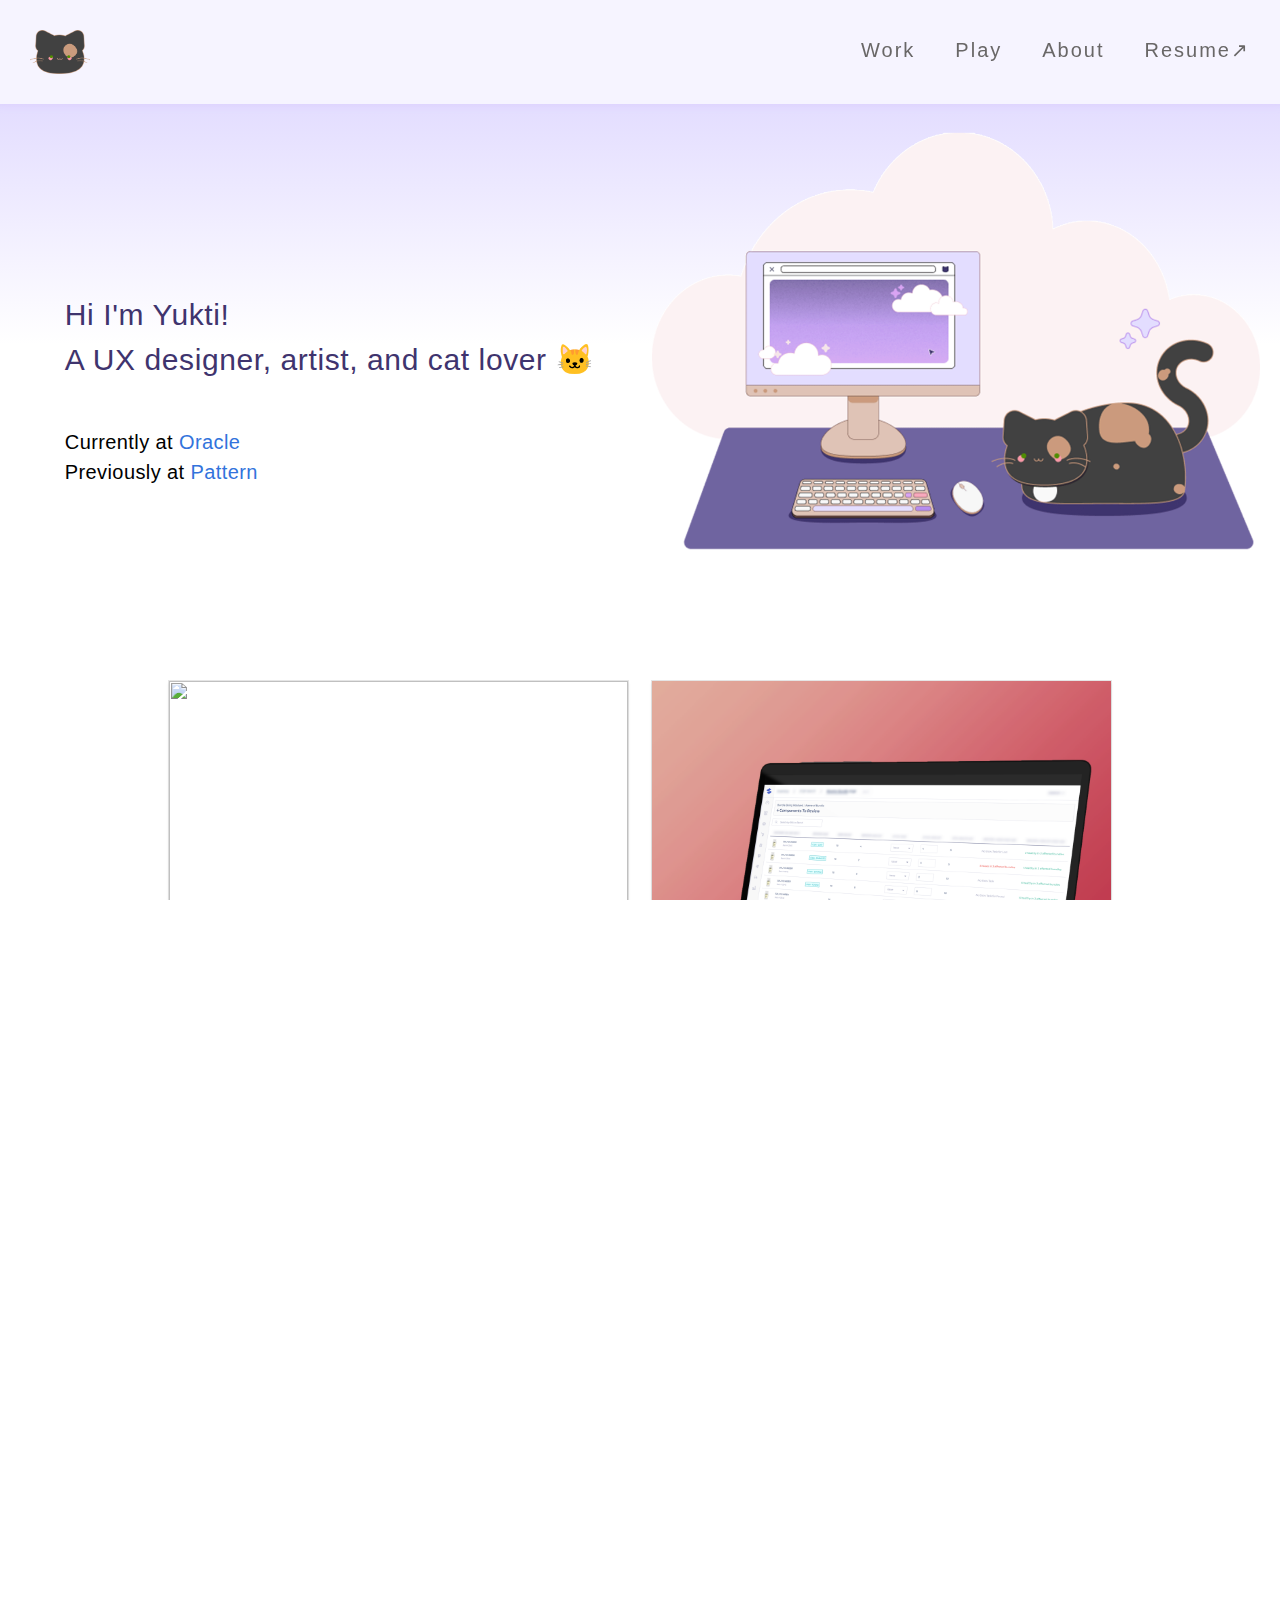
==== index.html @ 8599b532 "finished fixing buttons, organized all files" ====
<!DOCTYPE html>
<html lang="en">

<head>

    <title>Yukti Malhan // UX Designer</title>
    <link rel="icon" type="image/png" href="./Gifs&Icons/cat-icon.png" />

    <meta charset="utf-8">
    <meta name="viewport" content="width=device-width, initial-scale=1">

    <link rel="stylesheet" href="./css/Landing.css">
    <link rel="stylesheet" href="./css/Work.css">
    <link rel="stylesheet" href="./css/bulma.css" />
    <link rel="stylesheet" href="https://unpkg.com/bulma@0.9.0/css/bulma.min.css" />
    <link rel="stylesheet" href="https://cdnjs.cloudflare.com/ajax/libs/font-awesome/4.7.0/css/font-awesome.min.css">

</head>

<body>

    <!-- Page Header -->

    <div class="header">
        <a href="index.html"> <img src="./Gifs&Icons/cat-icon.png" /></a>
        <div class="header-right">
            <a href="work.html">Work</a>
            <a href="play.html">Play</a>
            <a href="about.html">About</a>
            <a href="22Resume.pdf" target="_blank">Resume↗</a>
        </div>
    </div>



    <!-- Landing Page Content -->

    <!-- Header -->

    <div class="boxLand">
        <div class="columns is-vcentered">
            <div class="column ml-6">
                <div class="landing_title">Hi I'm Yukti!
                    <p>A UX designer, artist, and cat lover &#128049</p>
                </div>
                <div class="h2Landing">Currently at <a href="https://www.oracle.com">Oracle</a>
                    <p>Previously at <a href="https://pattern.com">Pattern</a></p>
                </div>
            </div>
            <div class="column mr-6">
                <img src="./Gifs&Icons/cat-animation.gif">
            </div>
        </div>
    </div>

    <!-- Case Study Cards -->

    <div class="section is-mobile">
        <div class="section">
            <div class="columns is-centered">
                <div class="column is-two-fifths mr-6">

                    <!-- Support (1) -->

                    <div class="card">
                        <div class="card-image">
                            <figure class="image is-square">
                                <img src="./ProjectCards/Support.png">
                            </figure>
                        </div>
                        <div class="card-content">
                            <div class="media">
                                <div class="media-content">
                                    <p class="h3Support">UX Design Internship / 2022</p>
                                    <p class="h1 mt-1">Support Revamp</p>
                                    <p class="h2 mt-1">
                                        Simplifying and improving Pattern’s help module.
                                        <br>
                                        <a class="buttonCards Support mt-4">View
                                            Project</a>
                                    </p>
                                </div>
                            </div>
                        </div>
                    </div>

                    <!-- Ad Scheduling (3) -->

                    <div class="card mt-6">
                        <div class="card-image">
                            <figure class="image is-square">
                                <img src="./ProjectCards/Ads.png">
                            </figure>
                        </div>
                        <div class="card-content">
                            <div class="media">
                                <div class="media-content">
                                    <p class="h3Ad">UX Design Internship / 2022</p>
                                    <p class="h1 mt-1">Ad Scheduling 2.0</p>
                                    <p class="h2 mt-1">
                                        Allowing brand managers to visualize data across a myriad of metrics.
                                        <br>
                                        <a class="buttonCards Ads mt-4">View
                                            Project</a>
                                    </p>
                                </div>
                            </div>
                        </div>
                    </div>
                </div>
                <div class="column is-two-fifths">

                    <!-- Bundling (2) -->

                    <div class="card">
                        <div class="card-image">
                            <figure class="image is-square">
                                <img src="./ProjectCards/Bundling.png">
                            </figure>
                        </div>
                        <div class="card-content">
                            <div class="media">
                                <div class="media-content">
                                    <p class="h3Bundling">UX Design Internship / 2022</p>
                                    <p class="h1 mt-1">Bundling 2.0</p>
                                    <p class="h2 mt-1">
                                        Increasing visibility of issues for warehouse workers.
                                        <br>
                                        <a class="buttonCards Bundling mt-4">View
                                            Project</a>
                                    </p>
                                </div>
                            </div>
                        </div>
                    </div>

                    <!-- FoodTribe (4) -->

                    <div class="card mt-6">
                        <div class="card-image">
                            <figure class="image is-square">
                                <img src="./ProjectCards/EcoEats.png">
                            </figure>
                        </div>
                        <div class="card-content">
                            <div class="media">
                                <div class="media-content">
                                    <p class="h3Eco">UX Design Internship / 2022</p>
                                    <p class="h1 mt-1">EcoEats</p>
                                    <p class="h2 mt-1">
                                        Designing a mobile platform promoting ethical restaurants.
                                        <br>
                                        <a class="buttonCards Eco mt-4">View
                                            Project</a>
                                    </p>
                                </div>
                            </div>
                        </div>
                    </div>
                </div>
            </div>
        </div>
    </div>

    <!-- Page Footer -->

    <div class="footerO">
        <div class="columns is-vcentered">
            <div class="column is-three-quarters ml-4" style="text-align:left;">
                <div>
                    <a href="https://www.linkedin.com/in/yukti-malhan/" target="_blank" style="margin-left: 20px;">
                        <img width="40px" src="./Gifs&Icons/linkedin.png" alt="LinkedIn" />
                    </a>
                    <a href="https://github.com/ymalhan0" target="_blank" style="margin-left: 20px;">
                        <img width="40px" src="./Gifs&Icons/github.svg.png" alt="Github" />
                    </a>
                    <a href="https://www.instagram.com/yukti_pie/" target="_blank" style="margin-left: 20px;">
                        <img width="40px" src="./Gifs&Icons/insta.png" alt="Instagram" />
                    </a>
                </div>
                <p style="margin-left: 20px; margin-top: 10px;;">yuktimalhan@gmail.com<br />
                    This portfolio is best viewed on desktop<br />
                    © yukti malhan 2023</p>
            </div>
            <div class="column is-one-quarter" style="text-align:right; padding-right: 20px;">
                <img width="250px" src="./Gifs&Icons/cat-footer-animation.gif" />
            </div>
        </div>
    </div>

</body>

</html>
---- css/Landing.css ----
html,
body {
    overflow-y: auto;
    overflow-x: hidden;
    background-color: #ffffff;
    background-repeat: repeat;
    font-family: 'Helvetica', 'Lato', sans-serif;
    height: 100%;
    width: 100%;
}

body {
    margin: 0;
    font-family: Helvetica, sans-serif;
}

a {
    color: #ABADB5;

}

/* Landing Page */

/* Gradient box background */
.boxLand {
    background-image: linear-gradient(#E3DDFF, white 50%);
    display: block;
    padding: 1.25rem;
}

/* Page Header */
.header {
    overflow: hidden;
    background-color: #F6F4FF;
    padding: 10px;
    position: sticky;
    top: 0;
    box-shadow: 0 -6px 10px 5px rgba(216, 201, 251, 1.0);
    z-index: 1;
}

.header img {
    max-width: 60px;
    float: left;
}

/* Header links */
.header a {
    float: left;
    color: #696767;
    text-align: center;
    padding: 20px;
    letter-spacing: 0.1em;
    text-decoration: none;
    font-size: 20px;
    line-height: 40px;
    border-radius: 4px;
}

.header a:hover {
    color: #3F346E;
    background-color: #FBFCFF;
}

.header a.active {
    color: #000000;

}

.header-right {
    float: right;
}

/* Footer */

.footerO {
    background-color: #F6F4FF;
    padding: 3rem 1.5rem 3rem;
}

/* Texts */

.landing_title {
    font: "Lato";
    font-weight: 500;
    font-size: 30px;
    letter-spacing: 0.02em;
    color: #3F346E;
    margin-top: 10vh;
    margin-left: 3.5vw;

}

.h1 {
    font: "Lato";
    font-weight: 300;
    font-size: 28px;
    letter-spacing: 0.02em;
    color: #000000;
}

.h2 {
    font: "Lato";
    font-weight: 300;
    font-size: 24px;
    letter-spacing: 0.02em;
    color: #000000;

}

.h2Landing {
    font: "Lato";
    font-weight: 400;
    font-size: 20px;
    letter-spacing: 0.02em;
    color: #000000;
    margin-top: 5vh;
    margin-left: 3.5vw;

}

.h3 {
    font: "Lato";
    font-weight: 300;
    font-size: 18px;
    letter-spacing: 0.02em;
    color: #000000;
}

.h3Support {
    font: "Lato";
    font-weight: 400;
    font-size: 18px;
    letter-spacing: 0.02em;
    color: #3086FF;
}

.h3Bundling {
    font: "Lato";
    font-weight: 400;
    font-size: 18px;
    letter-spacing: 0.02em;
    color: #B7384D;
}

.h3Ad {
    font: "Lato";
    font-weight: 400;
    font-size: 18px;
    letter-spacing: 0.02em;
    color: #373BC3;
}

.h3Eco {
    font: "Lato";
    font-weight: 400;
    font-size: 18px;
    letter-spacing: 0.02em;
    color: #907B6E;
}
---- css/Work.css ----
html,
body {
    overflow-y: auto;
    overflow-x: hidden;
    background-color: #ffffff;
    background-repeat: repeat;
    font-family: 'Helvetica', 'Lato', sans-serif;
    height: 100%;
    width: 100%;
}

body {
    margin: 0;
    font-family: Helvetica, sans-serif;
}

.boxWork {
    background-color: #eae7f8;
    display: block;
    padding: 1.25rem;
}

.work_title {
    font: "Lato";
    font-weight: 500;
    font-size: 30px;
    letter-spacing: 0.02em;
    color: #3F346E;
    margin-top: 5vh;
    margin-left: 3.5vw;

}

.work_subtitle {
    font: "Lato";
    font-weight: 300;
    font-size: 20px;
    letter-spacing: 0.02em;
    color: #000000;
    margin-left: 3.5vw;
    margin-bottom: 4vh;

}

/* Cards */

.h3Share {
    font: "Lato";
    font-weight: 400;
    font-size: 18px;
    letter-spacing: 0.02em;
    color: #3086FF;
}

.h3Brand {
    font: "Lato";
    font-weight: 400;
    font-size: 18px;
    letter-spacing: 0.02em;
    color: #907B6E;
}

.h3Intra {
    font: "Lato";
    font-weight: 400;
    font-size: 18px;
    letter-spacing: 0.02em;
    color: #A099A0;
}

.h3Eco {
    font: "Lato";
    font-weight: 400;
    font-size: 18px;
    letter-spacing: 0.02em;
    color: #907B6E;
}

.h3Sked {
    font: "Lato";
    font-weight: 400;
    font-size: 18px;
    letter-spacing: 0.02em;
    color: #817BDC;
}

.h3P101 {
    font: "Lato";
    font-weight: 400;
    font-size: 18px;
    letter-spacing: 0.02em;
    color: #A97FC9;
}

.buttonCards {
    border: 1px solid black;
    background-color: white;
    font-size: 18px;
    cursor: pointer;
    justify-content: center;
    text-align: center;
    white-space: nowrap;
    font-size: 18px;
    border-radius: 290486px;
    padding-top: 0.5em;
    padding-bottom: 0.5em;
    padding-left: 1em;
    padding-right: 1em;
}

/* Work Header */
.backHome {
    border-color: #3F346E;
    color: #3F346E;
    background-color: #eae7f8;
    padding-left: 4em;
    padding-right: 4em;
    margin-left: 3.5vw;
}

.backHome:hover {
    background-color: #3F346E;
    color: white;
}

.Share {
    border-color: #3086FF;
    color: #3086FF;
    display: flex;
    width: 100%;
}

.Share:hover {
    background-color: #3086FF;
    color: white;
}

.Brand {
    border-color: #aa8e7c;
    color: #aa8e7c;
    display: flex;
    width: 100%;
}

.Brand:hover {
    background-color: #aa8e7c;
    color: white;
}

.Intra {
    border-color: #A099A0;
    color: #A099A0;
    display: flex;
    width: 100%;
}

.Intra:hover {
    background-color: #A099A0;
    color: white;
}

.Eco {
    border-color: #907B6E;
    color: #907B6E;
    display: flex;
    width: 100%;
}

.Eco:hover {
    background-color: #907B6E;
    color: white;
}

.Sked {
    border-color: #817BDC;
    color: #817BDC;
    display: flex;
    width: 100%;
}

.Sked:hover {
    background-color: #817BDC;
    color: white;
}

.P101 {
    border-color: #A97FC9;
    color: #A97FC9;
    display: flex;
    width: 100%;
}

.P101:hover {
    background-color: #A97FC9;
    color: white;
}

/* Selected Work */

.Support {
    border-color: #3086FF;
    color: #3086FF;
    display: flex;
    width: 100%;
}

.Support:hover {
    background-color: #3086FF;
    color: white;
}

.Bundling {
    border-color: #B7384D;
    color: #B7384D;
    display: flex;
    width: 100%;
}

.Bundling:hover {
    background-color: #B7384D;
    color: white;
}

.Ads {
    border-color: #373BC3;
    color: #373BC3;
    display: flex;
    width: 100%;
}

.Ads:hover {
    background-color: #373BC3;
    color: white;
}
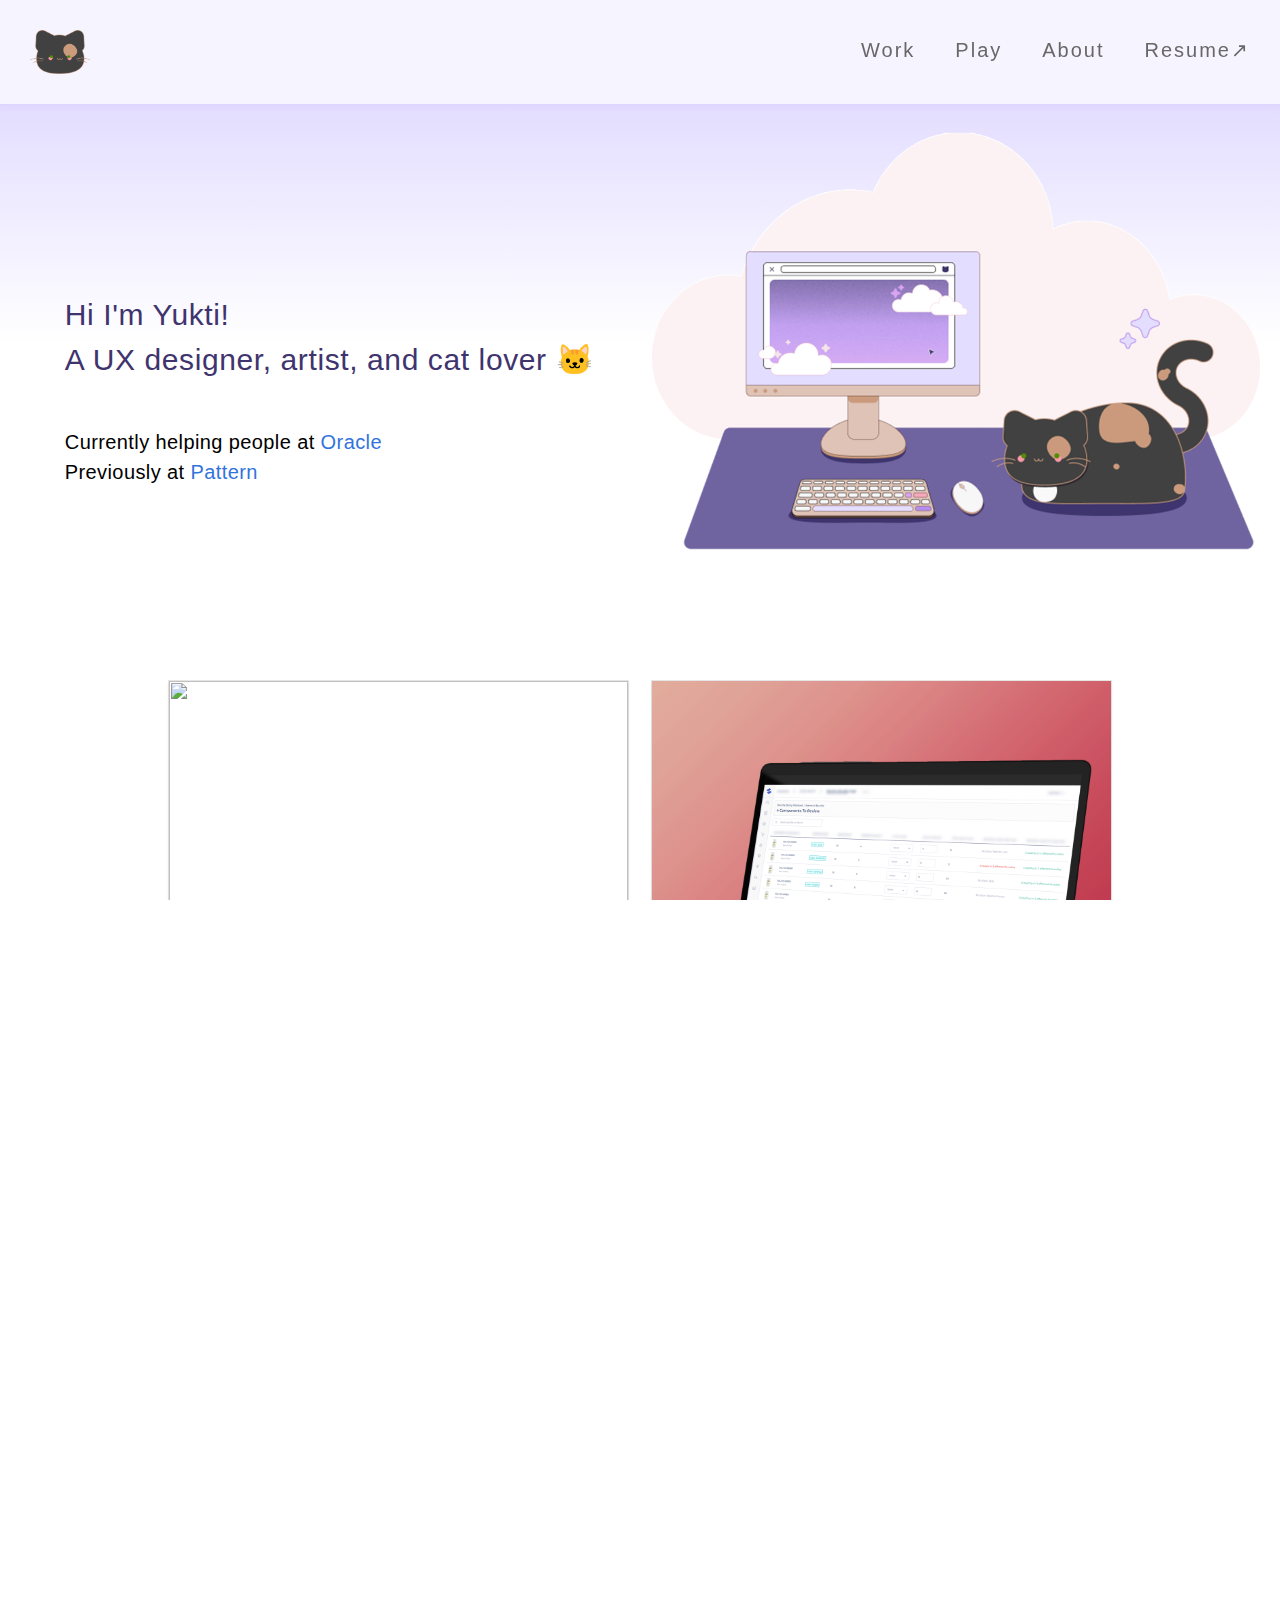
==== commit fc598386: "finished about, starting share case study" ====
--- a/index.html
+++ b/index.html
@@ -43,7 +43,7 @@
                 <div class="landing_title">Hi I'm Yukti!
                     <p>A UX designer, artist, and cat lover &#128049</p>
                 </div>
-                <div class="h2Landing">Currently at <a href="https://www.oracle.com">Oracle</a>
+                <div class="h2Landing">Currently helping people at <a href="https://www.oracle.com">Oracle</a>
                     <p>Previously at <a href="https://pattern.com">Pattern</a></p>
                 </div>
             </div>
@@ -54,8 +54,8 @@
     </div>
 
     <!-- Case Study Cards -->
-
-    <div class="section is-mobile">
+    
+    <div class="section is-mobile" id="selectedWork">
         <div class="section">
             <div class="columns is-centered">
                 <div class="column is-two-fifths mr-6">
--- a/css/Work.css
+++ b/css/Work.css
@@ -18,6 +18,7 @@
     background-color: #eae7f8;
     display: block;
     padding: 1.25rem;
+    padding-bottom: 3rem;
 }
 
 .work_title {
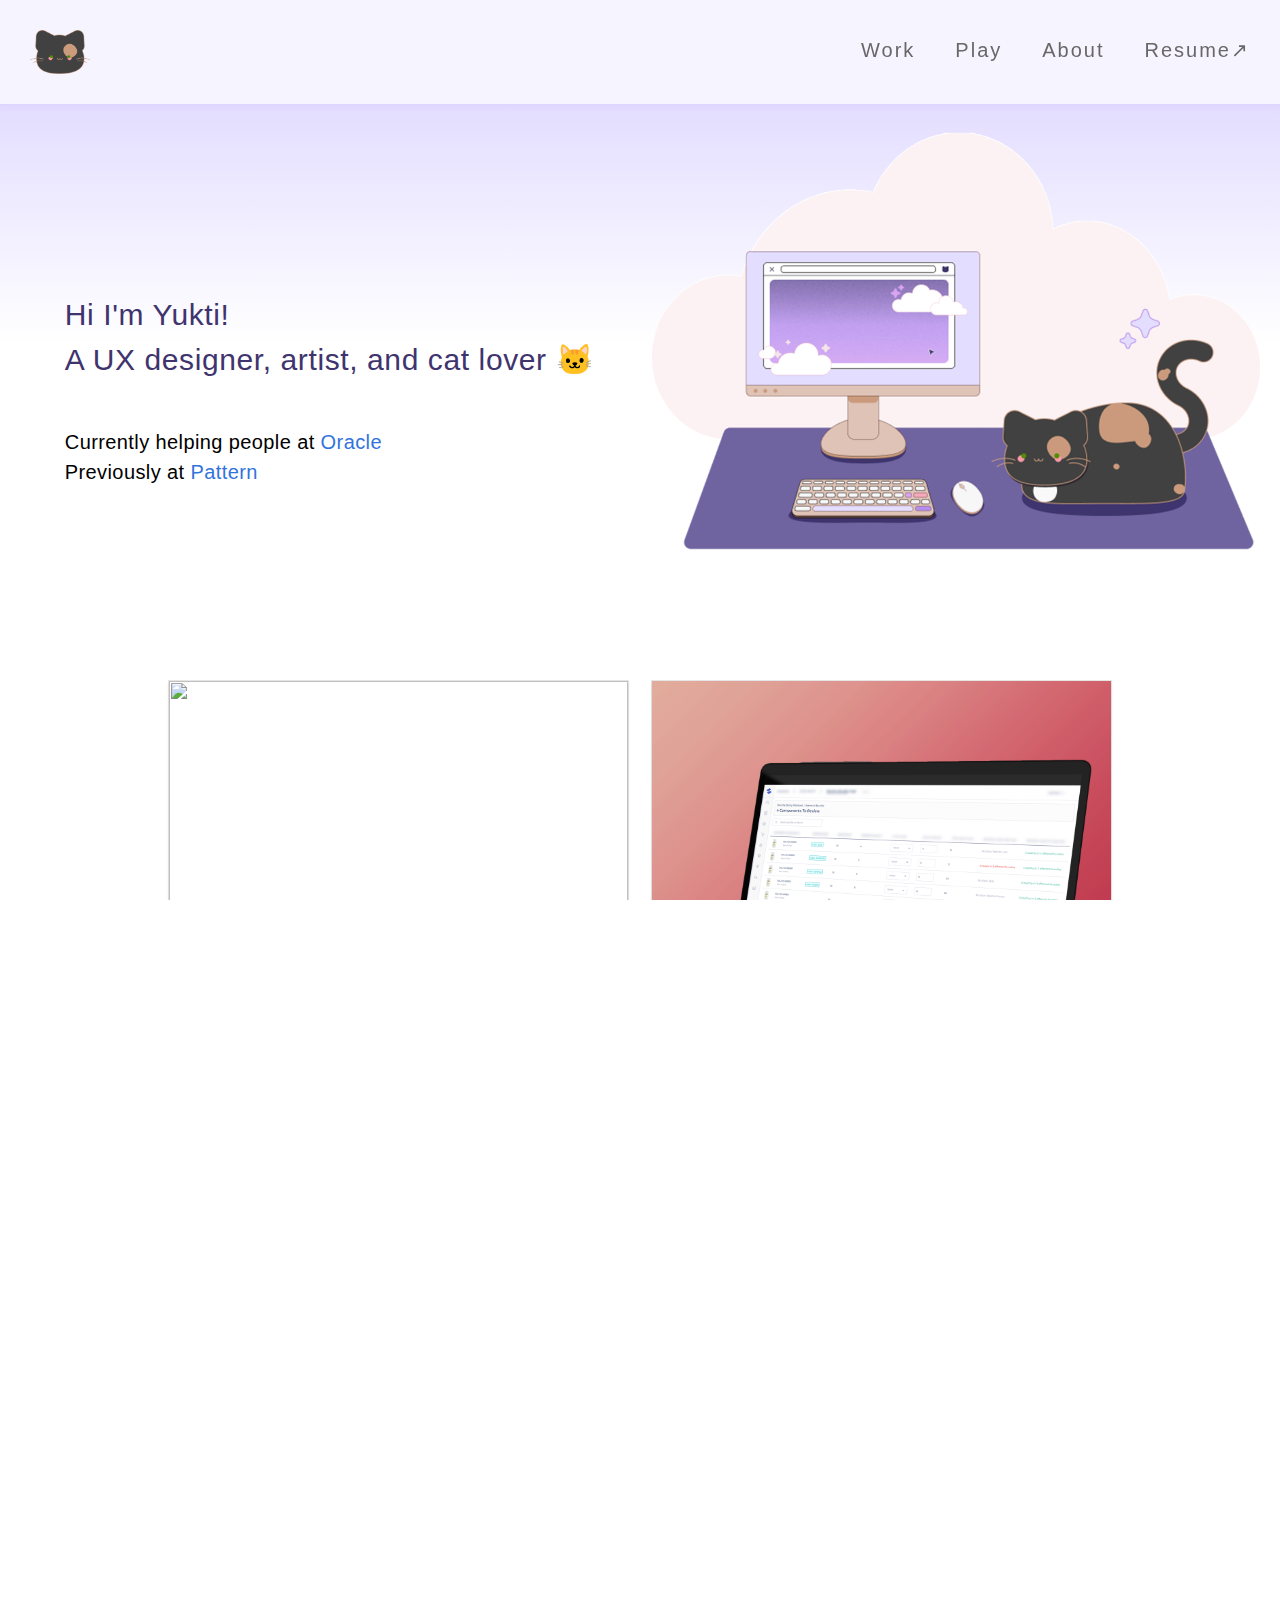
==== commit 871d62b3: "fixin up formats" ====
--- a/index.html
+++ b/index.html
@@ -7,7 +7,7 @@
     <link rel="icon" type="image/png" href="./Gifs&Icons/cat-icon.png" />
 
     <meta charset="utf-8">
-    <meta name="viewport" content="width=device-width, initial-scale=1">
+
 
     <link rel="stylesheet" href="./css/Landing.css">
     <link rel="stylesheet" href="./css/Work.css">
@@ -27,7 +27,7 @@
             <a href="work.html">Work</a>
             <a href="play.html">Play</a>
             <a href="about.html">About</a>
-            <a href="22Resume.pdf" target="_blank">Resume↗</a>
+            <a href="23Resume-Yukti.pdf" target="_blank">Resume↗</a>
         </div>
     </div>
 
@@ -54,7 +54,7 @@
     </div>
 
     <!-- Case Study Cards -->
-    
+
     <div class="section is-mobile" id="selectedWork">
         <div class="section">
             <div class="columns is-centered">
@@ -160,7 +160,12 @@
                 </div>
             </div>
         </div>
-    </div>
+        <div class="landing_title" style="text-align:center; padding-bottom: 60px;">Want to see more of my work? Check out
+            my <a href="https://medium.com/@yuktimalhan" target="_blank"> Medium page!</href>
+        </div>
+    </div>
+
+    
 
     <!-- Page Footer -->
 
@@ -174,9 +179,13 @@
                     <a href="https://github.com/ymalhan0" target="_blank" style="margin-left: 20px;">
                         <img width="40px" src="./Gifs&Icons/github.svg.png" alt="Github" />
                     </a>
+                    <a href="https://medium.com/@yuktimalhan" target="_blank" style="margin-left: 20px;">
+                        <img width="40px" src="./Gifs&Icons/medium.png" alt="Medium" />
+                    </a>
                     <a href="https://www.instagram.com/yukti_pie/" target="_blank" style="margin-left: 20px;">
                         <img width="40px" src="./Gifs&Icons/insta.png" alt="Instagram" />
                     </a>
+
                 </div>
                 <p style="margin-left: 20px; margin-top: 10px;;">yuktimalhan@gmail.com<br />
                     This portfolio is best viewed on desktop<br />
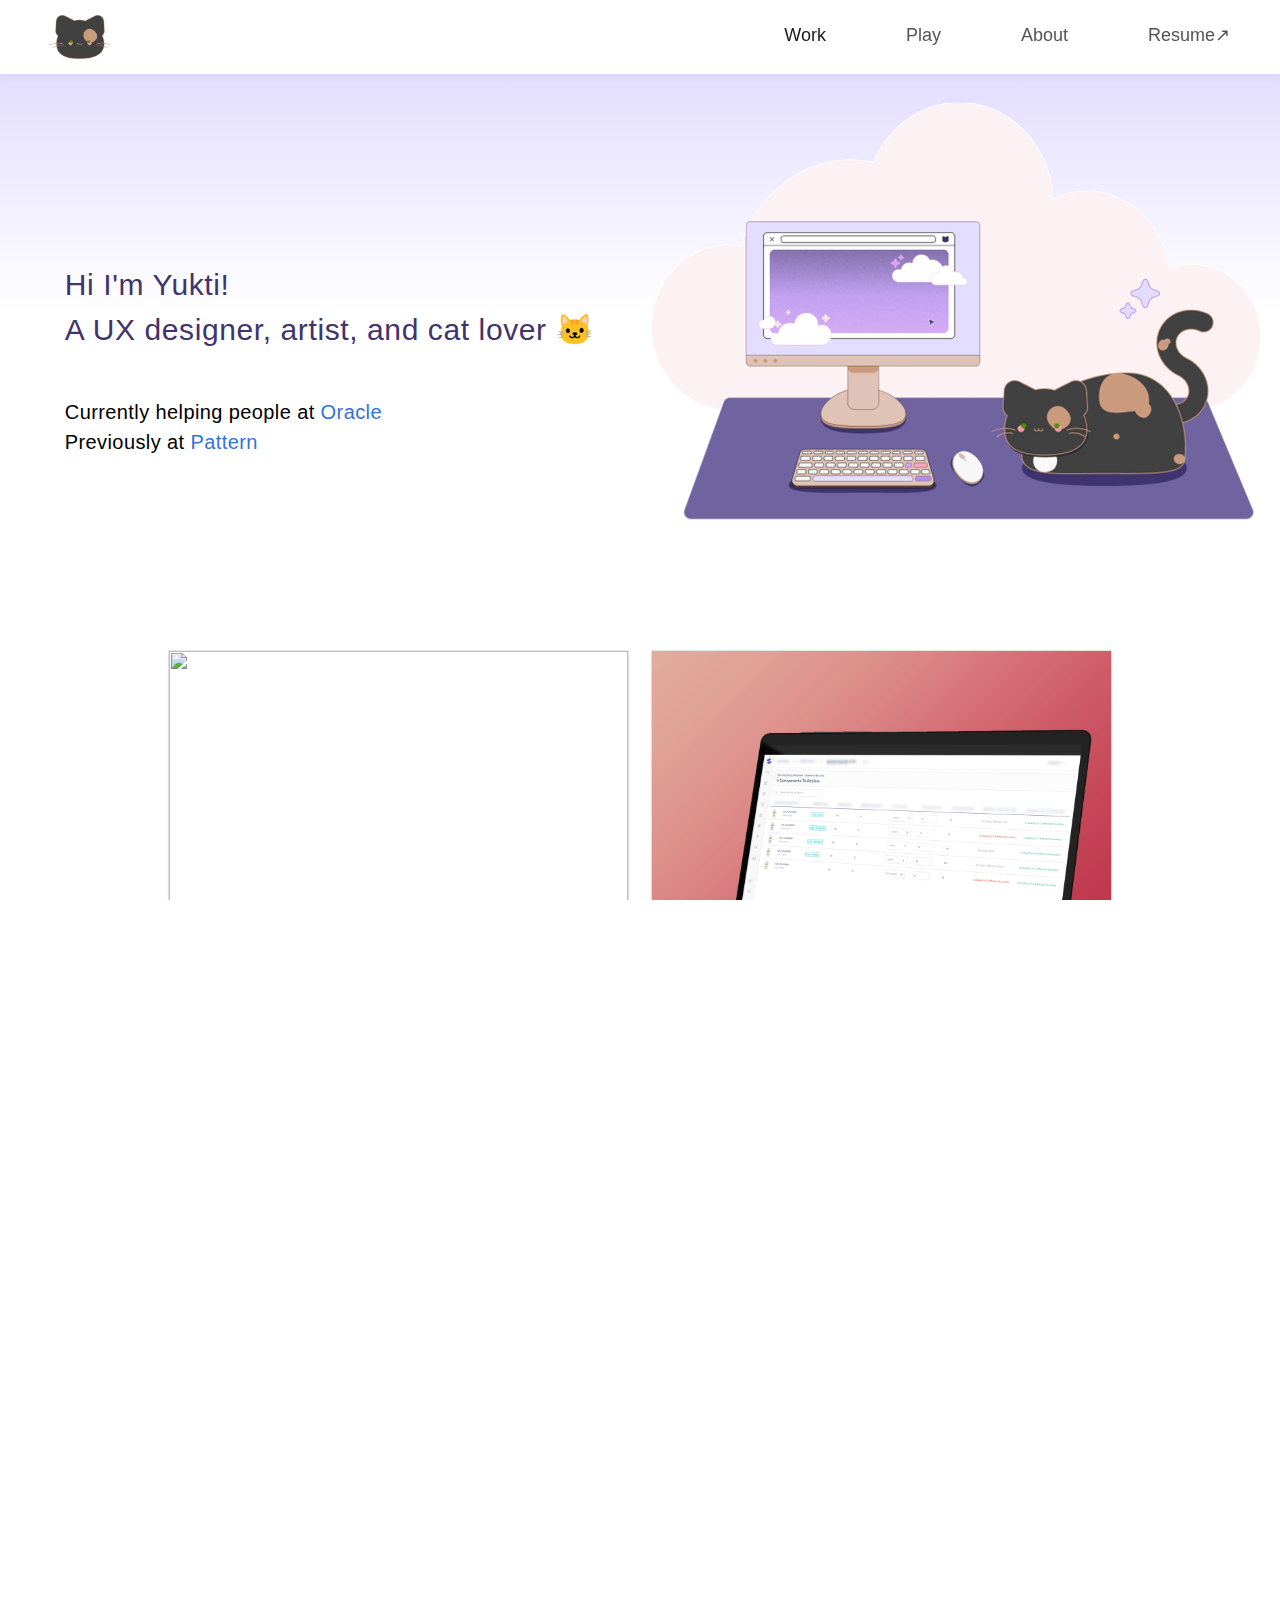
==== commit c745b4b5: "fixing header styles" ====
--- a/index.html
+++ b/index.html
@@ -3,8 +3,9 @@
 
 <head>
 
+    <link rel="icon" type="image/png" href="./Gifs&Icons/cat-icon.png" />
     <title>Yukti Malhan // UX Designer</title>
-    <link rel="icon" type="image/png" href="./Gifs&Icons/cat-icon.png" />
+    
 
     <meta charset="utf-8">
 
@@ -24,7 +25,8 @@
     <div class="header">
         <a href="index.html"> <img src="./Gifs&Icons/cat-icon.png" /></a>
         <div class="header-right">
-            <a href="work.html">Work</a>
+            <!--a href="#selected_works">Work</a-->
+            <a class="active" href="index.html">Work</a>
             <a href="play.html">Play</a>
             <a href="about.html">About</a>
             <a href="23Resume-Yukti.pdf" target="_blank">Resume↗</a>
@@ -36,7 +38,6 @@
     <!-- Landing Page Content -->
 
     <!-- Header -->
-
     <div class="boxLand">
         <div class="columns is-vcentered">
             <div class="column ml-6">
@@ -54,8 +55,9 @@
     </div>
 
     <!-- Case Study Cards -->
-
-    <div class="section is-mobile" id="selectedWork">
+    <!--a id="selected_works"></a-->
+    <div class="section is-mobile">
+
         <div class="section">
             <div class="columns is-centered">
                 <div class="column is-two-fifths mr-6">
@@ -160,12 +162,13 @@
                 </div>
             </div>
         </div>
-        <div class="landing_title" style="text-align:center; padding-bottom: 60px;">Want to see more of my work? Check out
-            my <a href="https://medium.com/@yuktimalhan" target="_blank"> Medium page!</href>
-        </div>
-    </div>
-
-    
+        <div class="landing_title" style="text-align:center; padding-bottom: 60px;">Want to see more of my work? Check
+            out
+             <a href="https://medium.com/@yuktimalhan" target="_blank"> my page on Medium!</href>
+        </div>
+    </div>
+
+
 
     <!-- Page Footer -->
 
--- a/css/Landing.css
+++ b/css/Landing.css
@@ -19,6 +19,8 @@
 
 }
 
+
+
 /* Landing Page */
 
 /* Gradient box background */
@@ -28,10 +30,12 @@
     padding: 1.25rem;
 }
 
+
 /* Page Header */
 .header {
     overflow: hidden;
-    background-color: #F6F4FF;
+    backdrop-filter: blur(10px);
+    -webkit-backdrop-filter: blur(10px);
     padding: 10px;
     position: sticky;
     top: 0;
@@ -47,23 +51,25 @@
 /* Header links */
 .header a {
     float: left;
-    color: #696767;
+    color: #555555;
     text-align: center;
-    padding: 20px;
-    letter-spacing: 0.1em;
-    text-decoration: none;
-    font-size: 20px;
+    padding-top: 5px;
+    padding-bottom: 5px;
+    padding-left: 40px;
+    padding-right: 40px;
+    font-size: 18px;
     line-height: 40px;
     border-radius: 4px;
 }
 
 .header a:hover {
-    color: #3F346E;
-    background-color: #FBFCFF;
+    color: #181818;
+    background-color: rgba(255, 255, 255, 0.3);
 }
 
 .header a.active {
-    color: #000000;
+    color: #181818;
+    font-weight: 500;
 
 }
 
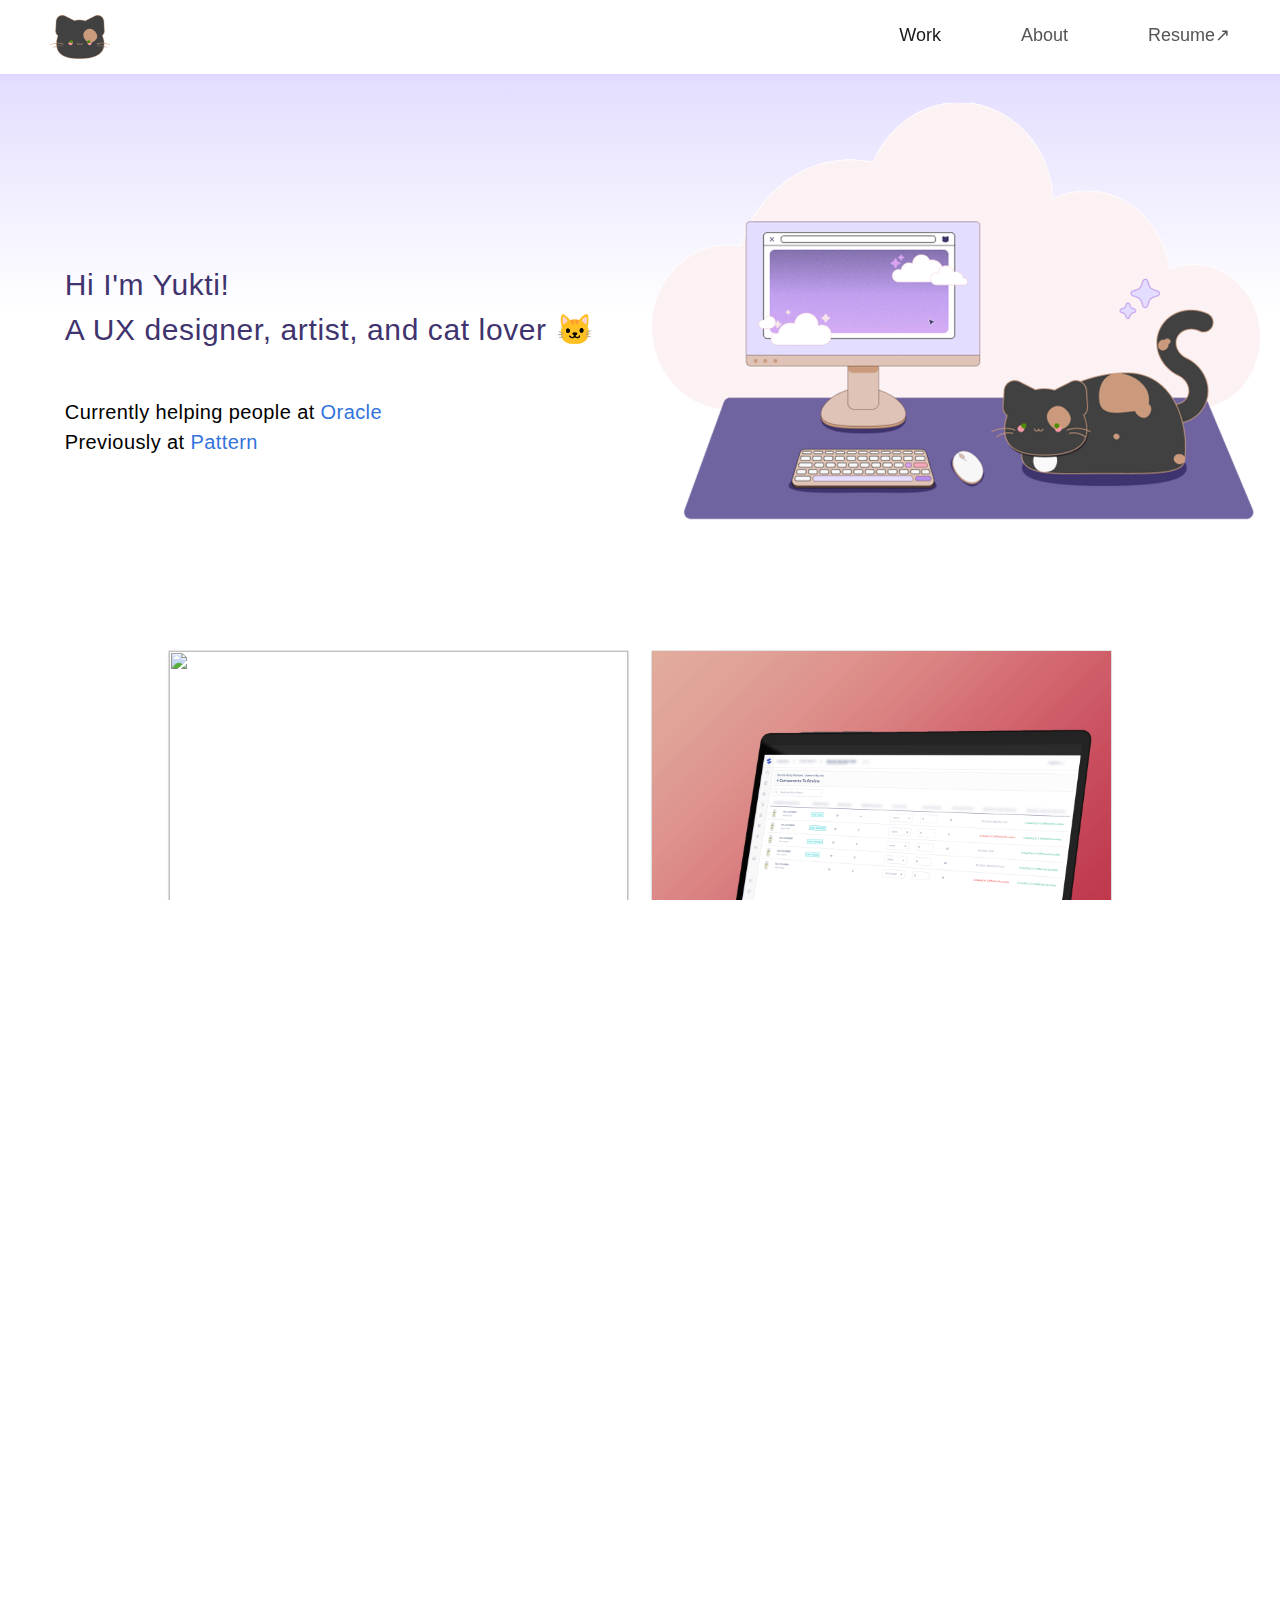
==== commit 003affca: "removing play page" ====
--- a/index.html
+++ b/index.html
@@ -27,7 +27,6 @@
         <div class="header-right">
             <!--a href="#selected_works">Work</a-->
             <a class="active" href="index.html">Work</a>
-            <a href="play.html">Play</a>
             <a href="about.html">About</a>
             <a href="23Resume-Yukti.pdf" target="_blank">Resume↗</a>
         </div>
